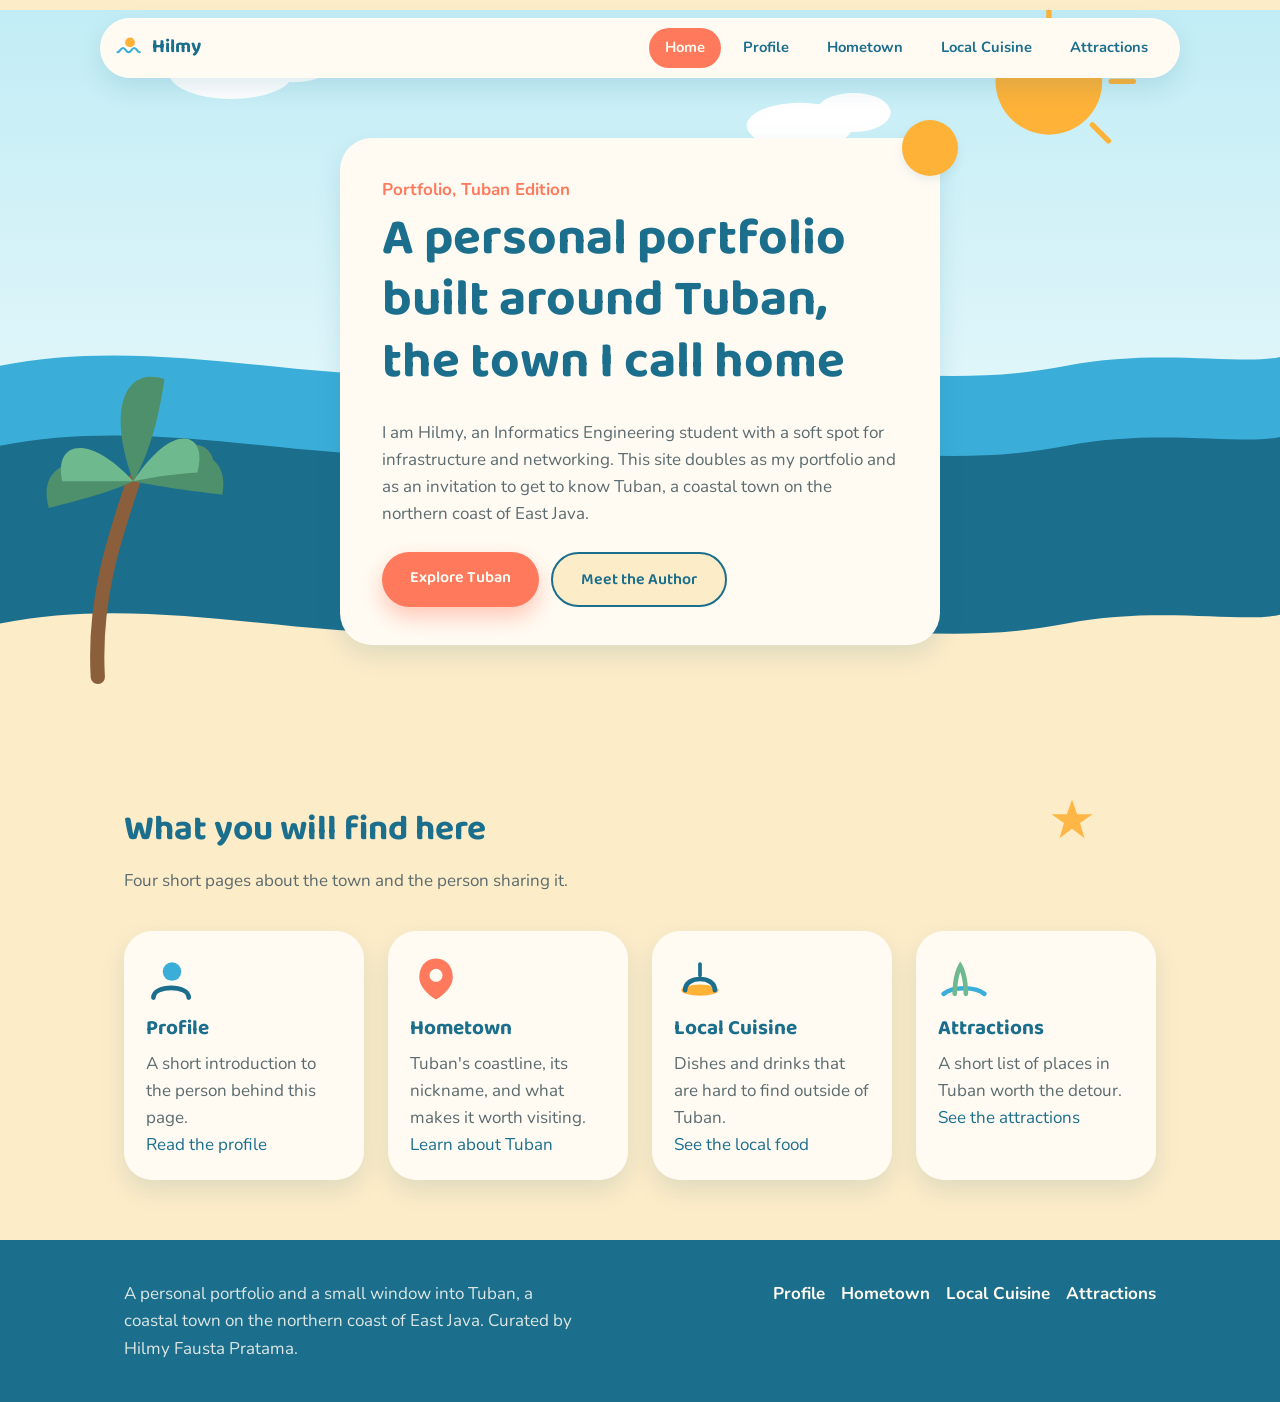
==== index.html @ 889ef9a5 "add files" ====
<!DOCTYPE html>
<html lang="en">
<head>
  <meta charset="UTF-8">
  <meta name="viewport" content="width=device-width, initial-scale=1.0">
  <title>Hilmy Fausta Pratama, Portfolio and a Look at Tuban</title>
  <meta name="description" content="Personal portfolio of Hilmy Fausta Pratama, featuring an introduction to Tuban, a coastal town on the northern coast of East Java.">
  <link rel="stylesheet" href="assets/css/style.css">
</head>
<body>

  <header class="site-header">
    <nav class="nav-bar">
      <a class="logo" href="index.html">
        <svg viewBox="0 0 40 40" fill="none">
          <path d="M2 26c4 0 4 -6 8 -6s4 6 8 6 4 -6 8 -6 4 6 8 6" stroke="#3AAED8" stroke-width="3" stroke-linecap="round"/>
          <circle cx="20" cy="12" r="7" fill="#FFB238"/>
        </svg>
        Hilmy
      </a>
      <button class="nav-toggle" aria-label="Open menu" aria-expanded="false">
        <span></span><span></span><span></span>
      </button>
      <ul class="nav-links">
        <li><a href="index.html" aria-current="page">Home</a></li>
        <li><a href="profile/index.html">Profile</a></li>
        <li><a href="hometown/index.html">Hometown</a></li>
        <li><a href="food/index.html">Local Cuisine</a></li>
        <li><a href="tourist/index.html">Attractions</a></li>
      </ul>
    </nav>
  </header>

  <main>
    <section class="hero">
      <div class="hero-scene">
        <svg viewBox="0 0 1440 900" preserveAspectRatio="xMidYMax slice" xmlns="http://www.w3.org/2000/svg">
          <defs>
            <linearGradient id="skyGrad" x1="0" y1="0" x2="0" y2="1">
              <stop offset="0%" stop-color="#BDEBF5"/>
              <stop offset="100%" stop-color="#EAF9FB"/>
            </linearGradient>
          </defs>
          <rect x="0" y="0" width="1440" height="640" fill="url(#skyGrad)"/>
          <circle cx="1180" cy="150" r="60" fill="#FFB238"/>
          <g stroke="#FFB238" stroke-width="6" stroke-linecap="round">
            <line x1="1180" y1="55" x2="1180" y2="80"/>
            <line x1="1275" y1="150" x2="1250" y2="150"/>
            <line x1="1247" y1="83" x2="1229" y2="101"/>
            <line x1="1247" y1="217" x2="1229" y2="199"/>
          </g>
          <g stroke="#1B6E8C" stroke-width="4" fill="none" stroke-linecap="round">
            <path d="M120,110 q14,-16 28,0 q14,-16 28,0"/>
            <path d="M220,160 q10,-12 20,0 q10,-12 20,0"/>
            <path d="M700,90 q10,-12 20,0 q10,-12 20,0"/>
          </g>
          <g fill="#FFFFFF">
            <ellipse cx="260" cy="140" rx="70" ry="30"/>
            <ellipse cx="330" cy="125" rx="50" ry="26"/>
            <ellipse cx="900" cy="200" rx="60" ry="26"/>
            <ellipse cx="960" cy="185" rx="42" ry="22"/>
          </g>
          <path d="M0,470 C 200,430 400,510 600,470 C 800,430 1000,510 1200,470 C 1300,450 1400,470 1440,460 L1440,900 L0,900 Z" fill="#3AAED8"/>
          <path d="M0,560 C 200,520 400,600 600,560 C 800,520 1000,600 1200,560 C 1300,540 1400,560 1440,550 L1440,900 L0,900 Z" fill="#1B6E8C"/>
          <path d="M0,760 C 200,720 400,800 600,760 C 800,720 1000,800 1200,760 C 1300,740 1400,760 1440,750 L1440,900 L0,900 Z" fill="#FDECC8"/>
          <g>
            <path d="M110,820 C 105,730 130,660 150,600" stroke="#8B5E3C" stroke-width="16" fill="none" stroke-linecap="round"/>
            <g fill="#4E8F6C">
              <path d="M150,600 C 90,560 40,580 55,630 C 95,620 130,610 150,600 Z"/>
              <path d="M150,600 C 210,550 260,565 250,615 C 205,610 175,605 150,600 Z"/>
              <path d="M150,600 C 120,520 140,470 185,485 C 178,535 165,575 150,600 Z"/>
              <path d="M150,600 C 205,540 250,550 240,600 C 200,598 172,598 150,600 Z"/>
            </g>
            <g fill="#6FB98F">
              <path d="M150,600 C 100,545 60,555 70,600 C 105,600 130,600 150,600 Z"/>
              <path d="M150,600 C 195,530 235,545 222,590 C 190,592 168,596 150,600 Z"/>
            </g>
          </g>
        </svg>
      </div>
      <div class="wrap">
        <div class="hero-inner">
          <p class="hero-eyebrow">Portfolio, Tuban Edition</p>
          <h1>A personal portfolio built around Tuban, the town I call home</h1>
          <p>I am Hilmy, an Informatics Engineering student with a soft spot for infrastructure and networking. This site doubles as my portfolio and as an invitation to get to know Tuban, a coastal town on the northern coast of East Java.</p>
          <div class="hero-actions">
            <a class="btn btn-primary" href="hometown/index.html">Explore Tuban</a>
            <a class="btn btn-ghost" href="profile/index.html">Meet the Author</a>
          </div>
        </div>
      </div>

    </section>

    <section class="content">
      <div class="wrap">
        <svg class="decor" viewBox="0 0 60 60" style="width:44px; top:-10px; right:8%;">
          <path d="M30 2 L37 22 L58 22 L41 34 L47 55 L30 42 L13 55 L19 34 L2 22 L23 22 Z" fill="#FFB238"/>
        </svg>
        <div class="section-head">
          <h2>What you will find here</h2>
          <p>Four short pages about the town and the person sharing it.</p>
        </div>
        <div class="card-grid">
          <div class="card">
            <svg class="icon" viewBox="0 0 56 56" fill="none">
              <circle cx="28" cy="20" r="10" fill="#3AAED8"/>
              <path d="M8 48 C 8 34 46 34 46 48" stroke="#1B6E8C" stroke-width="5" stroke-linecap="round" fill="none"/>
            </svg>
            <h3>Profile</h3>
            <p>A short introduction to the person behind this page.</p>
            <a href="profile/index.html">Read the profile</a>
          </div>
          <div class="card">
            <svg class="icon" viewBox="0 0 56 56" fill="none">
              <path d="M28 6 C 40 6 46 16 46 26 C 46 40 28 50 28 50 C 28 50 10 40 10 26 C 10 16 16 6 28 6 Z" fill="#FF7A5C"/>
              <circle cx="28" cy="24" r="7" fill="#FFFBF3"/>
            </svg>
            <h3>Hometown</h3>
            <p>Tuban's coastline, its nickname, and what makes it worth visiting.</p>
            <a href="hometown/index.html">Learn about Tuban</a>
          </div>
          <div class="card">
            <svg class="icon" viewBox="0 0 56 56" fill="none">
              <ellipse cx="28" cy="40" rx="20" ry="6" fill="#FFB238"/>
              <path d="M12 40 C 12 24 44 24 44 40" stroke="#1B6E8C" stroke-width="5" fill="none" stroke-linecap="round"/>
              <line x1="28" y1="24" x2="28" y2="12" stroke="#1B6E8C" stroke-width="4" stroke-linecap="round"/>
            </svg>
            <h3>Local Cuisine</h3>
            <p>Dishes and drinks that are hard to find outside of Tuban.</p>
            <a href="food/index.html">See the local food</a>
          </div>
          <div class="card">
            <svg class="icon" viewBox="0 0 56 56" fill="none">
              <path d="M6 44 C 16 36 40 36 50 44" stroke="#3AAED8" stroke-width="5" stroke-linecap="round" fill="none"/>
              <path d="M18 44 C 18 24 24 14 24 14 C 24 14 30 24 30 44" stroke="#6FB98F" stroke-width="5" fill="none" stroke-linecap="round"/>
            </svg>
            <h3>Attractions</h3>
            <p>A short list of places in Tuban worth the detour.</p>
            <a href="tourist/index.html">See the attractions</a>
          </div>
        </div>
      </div>
    </section>
  </main>

  <footer class="site-footer">
    <div class="wrap">
      <p>A personal portfolio and a small window into Tuban, a coastal town on the northern coast of East Java. Curated by Hilmy Fausta Pratama.</p>
      <ul class="footer-links">
        <li><a href="profile/index.html">Profile</a></li>
        <li><a href="hometown/index.html">Hometown</a></li>
        <li><a href="food/index.html">Local Cuisine</a></li>
        <li><a href="tourist/index.html">Attractions</a></li>
      </ul>
    </div>
  </footer>

  <script src="assets/js/main.js"></script>
</body>
</html>
---- assets/css/style.css ----
/* ===========================================================
   Personal site - Tuban Coastal Theme
   Design system: tokens, navigation, hero, cards, and layout
   =========================================================== */

@import url('https://fonts.googleapis.com/css2?family=Baloo+2:wght@500;600;700;800&family=Nunito:wght@400;600;700;800&display=swap');

:root {
  --color-sea-deep: #1B6E8C;
  --color-sea: #3AAED8;
  --color-sky: #BDEBF5;
  --color-sand: #FDECC8;
  --color-sun: #FFB238;
  --color-coral: #FF7A5C;
  --color-leaf: #6FB98F;
  --color-cream: #FFFBF3;
  --color-ink: #2E3A3F;
  --color-ink-soft: #5B6B6F;

  --radius-lg: 28px;
  --radius-md: 18px;
  --radius-pill: 999px;

  --shadow-soft: 0 10px 24px rgba(27, 110, 140, 0.14);
  --shadow-tight: 0 4px 10px rgba(27, 110, 140, 0.10);

  --font-heading: 'Baloo 2', sans-serif;
  --font-body: 'Nunito', sans-serif;

  --max-width: 1080px;
}

* {
  box-sizing: border-box;
}

html {
  scroll-behavior: smooth;
}

body {
  margin: 0;
  background: var(--color-sand);
  color: var(--color-ink);
  font-family: var(--font-body);
  font-size: 17px;
  line-height: 1.6;
}

h1, h2, h3, h4 {
  font-family: var(--font-heading);
  margin: 0 0 0.5em 0;
  line-height: 1.2;
  color: var(--color-sea-deep);
}

h1 { font-size: clamp(2.2rem, 4vw, 3.4rem); }
h2 { font-size: clamp(1.6rem, 3vw, 2.2rem); }
h3 { font-size: 1.3rem; }

p {
  margin: 0 0 1em 0;
  color: var(--color-ink-soft);
  max-width: 62ch;
}

a {
  color: var(--color-sea-deep);
  text-decoration: none;
}

img, svg {
  max-width: 100%;
  display: block;
}

.wrap {
  max-width: var(--max-width);
  margin: 0 auto;
  padding: 0 24px;
  position: relative;
  z-index: 2;
}

/* ---------- Navigation ---------- */

.site-header {
  position: sticky;
  top: 0;
  z-index: 50;
  padding: 18px 0;
}

.nav-bar {
  max-width: var(--max-width);
  margin: 0 auto;
  padding: 10px 16px;
  display: flex;
  align-items: center;
  justify-content: space-between;
  background: var(--color-cream);
  border-radius: var(--radius-pill);
  box-shadow: var(--shadow-soft);
}

.logo {
  display: flex;
  align-items: center;
  gap: 8px;
  font-family: var(--font-heading);
  font-size: 1.2rem;
  font-weight: 700;
  color: var(--color-sea-deep);
}

.logo svg {
  width: 28px;
  height: 28px;
}

.nav-toggle {
  display: none;
  background: none;
  border: none;
  cursor: pointer;
  padding: 8px;
}

.nav-toggle span {
  display: block;
  width: 24px;
  height: 3px;
  margin: 4px 0;
  background: var(--color-sea-deep);
  border-radius: 2px;
}

.nav-links {
  display: flex;
  gap: 6px;
  list-style: none;
  margin: 0;
  padding: 0;
}

.nav-links a {
  display: block;
  padding: 8px 16px;
  border-radius: var(--radius-pill);
  font-weight: 700;
  font-size: 0.92rem;
  color: var(--color-sea-deep);
}

.nav-links a:hover {
  background: var(--color-sand);
}

.nav-links a[aria-current="page"] {
  background: var(--color-coral);
  color: var(--color-cream);
}

@media (max-width: 720px) {
  .nav-toggle { display: block; }
  .nav-links {
    position: absolute;
    top: calc(100% + 10px);
    left: 24px;
    right: 24px;
    flex-direction: column;
    background: var(--color-cream);
    border-radius: var(--radius-md);
    box-shadow: var(--shadow-soft);
    padding: 10px;
    display: none;
  }
  .nav-links.is-open { display: flex; }
  .nav-links a { text-align: center; }
}

/* ---------- Full-bleed beach hero ---------- */

.hero {
  position: relative;
  min-height: 82vh;
  display: flex;
  align-items: center;
  overflow: hidden;
  margin-top: -86px;
  padding-top: 86px;
}

.hero-scene {
  position: absolute;
  inset: 0;
  width: 100%;
  height: 100%;
  z-index: 0;
}

.hero-scene svg {
  width: 100%;
  height: 100%;
}

.hero-inner {
  position: relative;
  z-index: 2;
  max-width: 600px;
  margin: 40px 0 100px 0;
  background: var(--color-cream);
  border-radius: 32px;
  padding: 38px 42px;
  box-shadow: var(--shadow-soft);
}

.hero-inner::before {
  content: "";
  position: absolute;
  top: -18px;
  right: -18px;
  width: 56px;
  height: 56px;
  background: var(--color-sun);
  border-radius: 50%;
  box-shadow: var(--shadow-tight);
}

.hero-eyebrow {
  font-weight: 700;
  color: var(--color-coral);
  margin-bottom: 6px;
}

.hero-actions {
  display: flex;
  gap: 12px;
  margin-top: 24px;
  flex-wrap: wrap;
}

.btn {
  display: inline-block;
  padding: 13px 28px;
  border-radius: var(--radius-pill);
  font-family: var(--font-heading);
  font-weight: 600;
  font-size: 1rem;
  border: none;
  cursor: pointer;
}

.btn-primary {
  background: var(--color-coral);
  color: var(--color-cream);
  box-shadow: 0 10px 22px rgba(255, 122, 92, 0.4);
}

.btn-ghost {
  background: var(--color-sand);
  color: var(--color-sea-deep);
  border: 2px solid var(--color-sea-deep);
}

/* ---------- Inner page header (smaller hero) ---------- */

.page-header {
  position: relative;
  padding: 130px 0 70px 0;
  text-align: center;
  overflow: hidden;
  margin-top: -86px;
}

.page-header .hero-scene { opacity: 0.9; }

.header-card {
  position: relative;
  z-index: 2;
  display: inline-block;
  max-width: 560px;
  margin: 0 auto;
  background: var(--color-cream);
  border-radius: 28px;
  padding: 30px 38px;
  box-shadow: var(--shadow-soft);
}

.page-header .icon-badge {
  width: 56px;
  height: 56px;
  margin: 0 auto 14px auto;
}

.page-header p {
  margin: 0 auto;
}

/* ---------- General sections ---------- */

section.content {
  position: relative;
  padding: 60px 0;
}

.section-head {
  max-width: 640px;
  margin-bottom: 36px;
}

/* decorative sea-floor critters, purely visual */
.decor {
  position: absolute;
  opacity: 0.9;
  pointer-events: none;
  z-index: 1;
}

@media (max-width: 640px) {
  .decor { display: none; }
}

/* ---------- Cards ---------- */

.card-grid {
  position: relative;
  display: grid;
  grid-template-columns: repeat(auto-fit, minmax(240px, 1fr));
  gap: 24px;
}

.card {
  background: var(--color-cream);
  border-radius: var(--radius-lg);
  padding: 22px;
  box-shadow: var(--shadow-soft);
}

.card h3 {
  margin-bottom: 8px;
}

.card p {
  margin-bottom: 0;
}

.card .icon {
  width: 52px;
  height: 52px;
  margin-bottom: 12px;
}

/* photo frame used for placeholder / real photos */
.photo-frame {
  position: relative;
  border-radius: var(--radius-md);
  overflow: hidden;
  aspect-ratio: 4 / 3;
  margin-bottom: 16px;
  box-shadow: var(--shadow-tight);
}

.photo-frame img {
  width: 100%;
  height: 100%;
  object-fit: cover;
}

.icon-badge-overlay {
  position: absolute;
  top: 12px;
  left: 12px;
  width: 40px;
  height: 40px;
  border-radius: 50%;
  background: var(--color-cream);
  box-shadow: var(--shadow-tight);
  display: flex;
  align-items: center;
  justify-content: center;
}

.icon-badge-overlay svg {
  width: 22px;
  height: 22px;
}

/* ---------- Info / bio layout ---------- */

.info-block {
  display: grid;
  grid-template-columns: 0.9fr 1.1fr;
  gap: 40px;
  align-items: start;
}

.tag-list {
  display: flex;
  flex-wrap: wrap;
  gap: 8px;
  margin: 14px 0 0 0;
  padding: 0;
  list-style: none;
}

.tag-list li {
  background: var(--color-sun);
  color: var(--color-ink);
  padding: 6px 14px;
  border-radius: var(--radius-pill);
  font-weight: 700;
  font-size: 0.9rem;
}

.fact-list {
  list-style: none;
  margin: 0;
  padding: 0;
}

.fact-list li {
  padding: 10px 0;
  border-bottom: 1px solid rgba(27, 110, 140, 0.12);
  color: var(--color-ink-soft);
}

.fact-list li strong {
  color: var(--color-sea-deep);
  font-family: var(--font-heading);
  display: inline-block;
  min-width: 150px;
}

/* ---------- Experience timeline (profile page) ---------- */

.timeline {
  list-style: none;
  margin: 0;
  padding: 0;
  border-left: 3px solid var(--color-sun);
}

.timeline li {
  position: relative;
  padding: 4px 0 28px 26px;
}

.timeline li::before {
  content: "";
  position: absolute;
  left: -9px;
  top: 6px;
  width: 15px;
  height: 15px;
  border-radius: 50%;
  background: var(--color-coral);
  border: 3px solid var(--color-cream);
}

.timeline .role {
  font-family: var(--font-heading);
  color: var(--color-sea-deep);
  font-weight: 700;
  font-size: 1.05rem;
  display: block;
}

.timeline .org {
  font-weight: 700;
  color: var(--color-coral);
  display: block;
  margin-bottom: 4px;
}

.timeline p {
  margin: 4px 0 0 0;
}

/* ---------- Footer ---------- */

.site-footer {
  background: var(--color-sea-deep);
  color: var(--color-cream);
  padding: 40px 0;
}

.site-footer .wrap {
  display: flex;
  flex-wrap: wrap;
  justify-content: space-between;
  gap: 20px;
}

.site-footer p {
  color: rgba(255, 251, 243, 0.85);
  margin: 0;
  max-width: 46ch;
}

.site-footer a {
  color: var(--color-cream);
  font-weight: 700;
}

.footer-links {
  display: flex;
  gap: 16px;
  flex-wrap: wrap;
  list-style: none;
  padding: 0;
  margin: 0;
}

@media (max-width: 780px) {
  .hero-inner,
  .info-block {
    grid-template-columns: 1fr;
  }
  .hero { min-height: 74vh; }
}
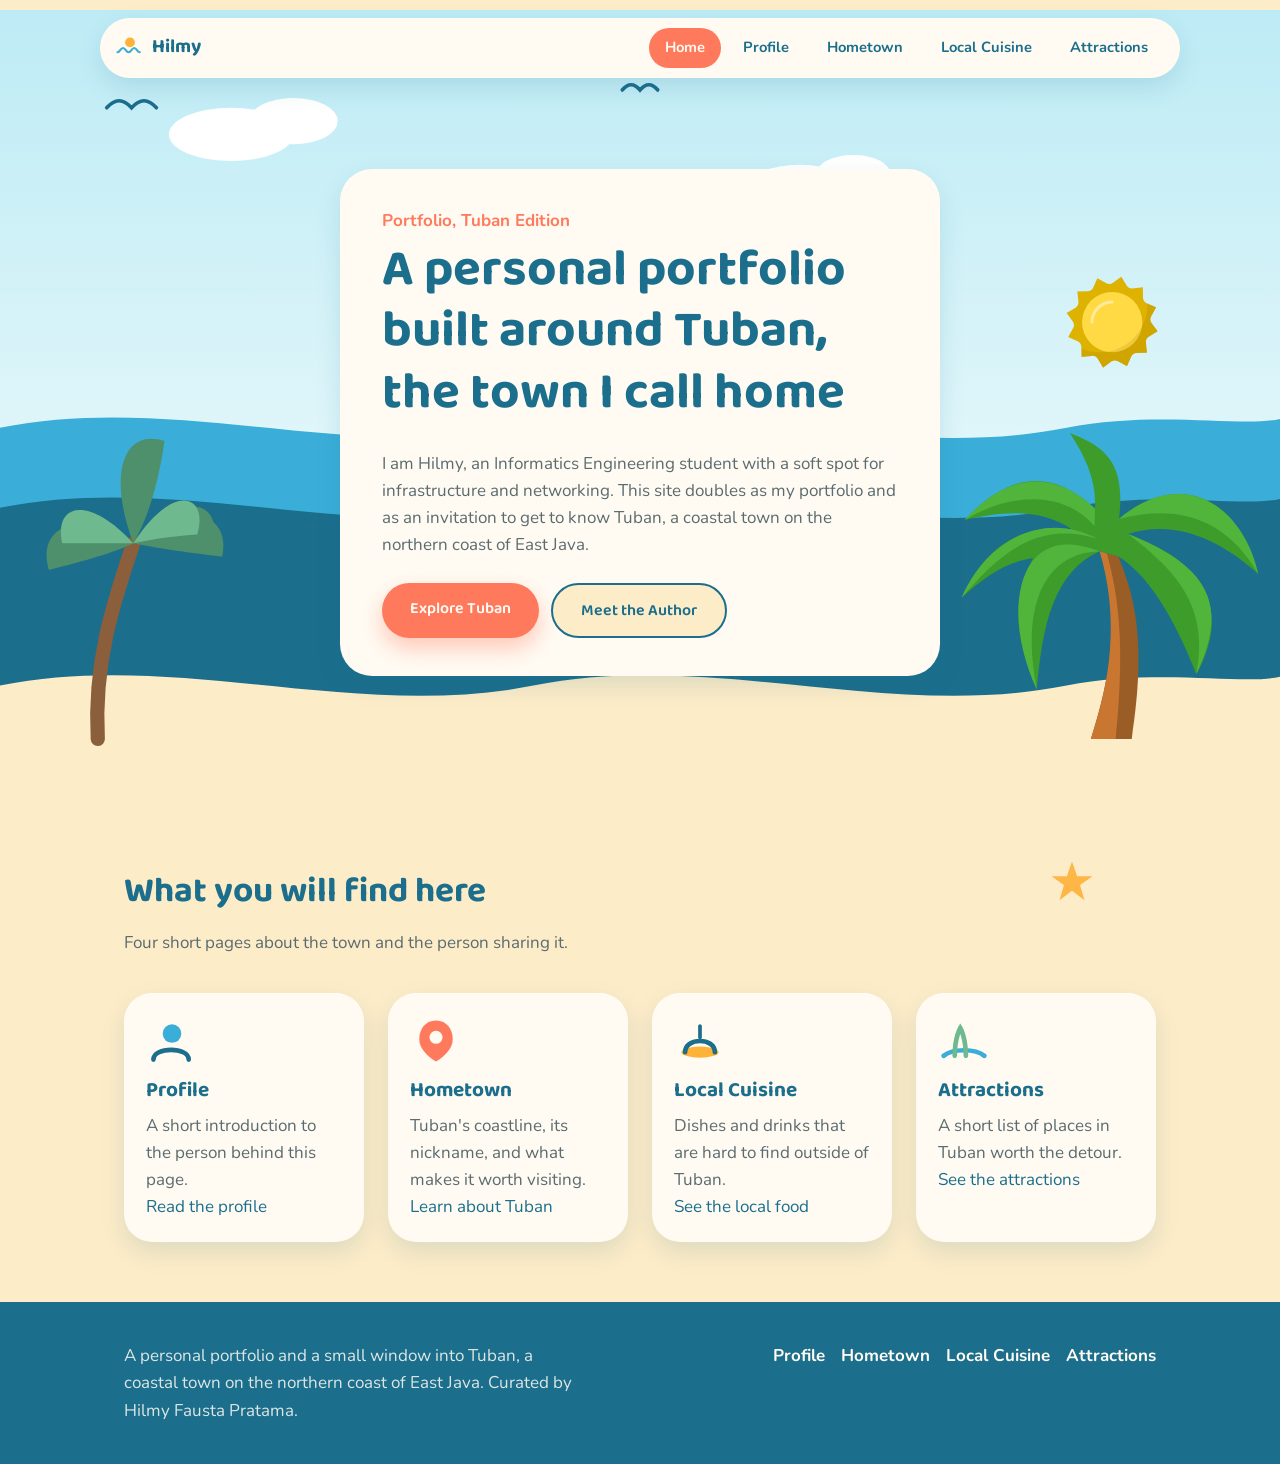
==== commit dc2b20f4: "fix lebar layar" ====
--- a/index.html
+++ b/index.html
@@ -42,13 +42,13 @@
             </linearGradient>
           </defs>
           <rect x="0" y="0" width="1440" height="640" fill="url(#skyGrad)"/>
-          <circle cx="1180" cy="150" r="60" fill="#FFB238"/>
+          <!-- <circle cx="1180" cy="150" r="60" fill="#FFB238"/>
           <g stroke="#FFB238" stroke-width="6" stroke-linecap="round">
             <line x1="1180" y1="55" x2="1180" y2="80"/>
             <line x1="1275" y1="150" x2="1250" y2="150"/>
             <line x1="1247" y1="83" x2="1229" y2="101"/>
             <line x1="1247" y1="217" x2="1229" y2="199"/>
-          </g>
+          </g> -->
           <g stroke="#1B6E8C" stroke-width="4" fill="none" stroke-linecap="round">
             <path d="M120,110 q14,-16 28,0 q14,-16 28,0"/>
             <path d="M220,160 q10,-12 20,0 q10,-12 20,0"/>
@@ -76,6 +76,21 @@
               <path d="M150,600 C 195,530 235,545 222,590 C 190,592 168,596 150,600 Z"/>
             </g>
           </g>
+          <g transform="translate(1082,476) scale(2.8)" fill-rule="evenodd">
+            <path fill="#9a5d26" d="M55.38,47.51C63.81,73,60,97.61,51.86,122.88H68.29c6.22-40.21.87-57.57-5.35-73.26l-7.56-2.11Z"/>
+            <path fill="#3e9c2a" d="M30.15,103.09c2.21-25.86,6.71-47.15,25.23-55.58l7.56,2.11C74.36,56.8,84.54,72.29,94.26,96.9c13.68-25.47,5-44.21-27.47-56.37,18.55-5.76,35.95,1.61,52.31,16-8.73-33-33.66-40.93-55.94-22.11C66.19,10.87,56.47,5.2,43.43,0,49.56,9.35,54.2,19.08,53.51,30.28,33.4,11.82,16.61,18.65,1.16,34.92,16,31.46,31.37,30,44.33,38.68,21.06,35.74,8,48.85,0,66.06c9.73-8.92,18.91-14.7,28.63-15.75-10.21,18.52-5.7,34.86,1.56,52.82l0,0Z"/>
+            <path fill="#51b53c" d="M53.51,30.28l-.13,7.15C39.5,21.25,16.22,25.53,1.14,34.92c15.67-17.47,34.13-21.66,52.37-4.64Z"/>
+            <path fill="#51b53c" d="M0,66.06C9.39,44,32.17,30.6,54.73,42.51,29.66,34.81,14.66,49.13,0,66.06Z"/>
+            <path fill="#51b53c" d="M63.16,34.47c23.21-5.89,42.63-.71,55.94,22.11C113.77,31.1,90.15,12,63.16,34.47Z"/>
+            <path fill="#51b53c" d="M66.79,40.53c30.54,12.12,41.67,27,27.47,56.37,5.5-27.75-8.86-42.14-27.47-56.37Z"/>
+            <path fill="#51b53c" d="M55.38,47.51c-23.64.63-31.5,24.37-25.19,55.62C15.75,72.29,21.55,34.06,55.38,47.51Z"/>
+            <path fill="#c97630" d="M55.38,47.51c8,26.78,4.41,52.23-3.52,75.37h10c4.15-39.86.62-59-3.52-74.54l-3-.83Z"/>
+          </g>
+
+          <g transform="translate(1200,300) scale(0.2)" fill-rule="evenodd">
+            <path style="fill:#DDB200;" d="M362.99,450.016l-23.462,53.363l-51.009-28.217c-11.699-6.471-26.091-5.552-36.87,2.356L204.647,512 l-30.066-49.942c-6.895-11.453-19.821-17.853-33.11-16.394l-57.945,6.362l-1.067-58.283c-0.245-13.366-8.238-25.372-20.477-30.752 L8.62,339.528l28.217-51.009c6.471-11.699,5.552-26.091-2.356-36.87L0,204.647l49.942-30.066 c11.453-6.895,17.853-19.821,16.394-33.11l-6.362-57.945l58.283-1.067c13.366-0.245,25.372-8.238,30.752-20.477L172.472,8.62 l51.009,28.217c11.699,6.471,26.091,5.552,36.87-2.356L307.353,0l30.066,49.942c6.895,11.453,19.821,17.853,33.11,16.394 l57.945-6.362l1.067,58.283c0.245,13.366,8.238,25.372,20.477,30.752l53.363,23.462l-28.217,51.009 c-6.471,11.699-5.552,26.091,2.356,36.87L512,307.353l-49.942,30.066c-11.453,6.895-17.853,19.821-16.394,33.11l6.362,57.945 l-58.283,1.067C380.376,429.784,368.371,437.778,362.99,450.016z"></path> <circle style="fill:#FFDA44;" cx="256" cy="256" r="169.566"></circle> <path style="opacity:0.11;fill:#663A00;enable-background:new ;" d="M477.517,260.351c-7.908-10.779-8.828-25.173-2.356-36.87 l28.217-51.009l-48.863-21.484c0.036,1.789,0.068,3.578,0.068,5.375c0,148.676-120.526,269.202-269.202,269.202 c-36.376,0-71.058-7.231-102.71-20.308l0.856,46.769l57.945-6.362c13.289-1.459,26.214,4.94,33.11,16.394L204.647,512l47.001-34.483 c10.779-7.908,25.173-8.828,36.87-2.356l51.009,28.217l23.462-53.363c5.381-12.238,17.386-20.231,30.752-20.477l58.283-1.067 l-6.362-57.945c-1.459-13.289,4.94-26.214,16.394-33.11L512,307.353L477.517,260.351z"></path> <path style="fill:#FFEB99;" d="M142.57,263.837c-4.328,0-7.837-3.509-7.837-7.837c0-66.867,54.401-121.267,121.267-121.267 c4.328,0,7.837,3.509,7.837,7.837c0,4.328-3.509,7.837-7.837,7.837c-58.225,0-105.593,47.368-105.593,105.593 C150.407,260.328,146.898,263.837,142.57,263.837z"></path>
+          </g>
+
         </svg>
       </div>
       <div class="wrap">
--- a/assets/css/style.css
+++ b/assets/css/style.css
@@ -183,12 +183,14 @@
 
 .hero {
   position: relative;
-  min-height: 82vh;
+  min-height: 400px;
+  aspect-ratio: 16 / 10;
   display: flex;
   align-items: center;
   overflow: hidden;
   margin-top: -86px;
   padding-top: 86px;
+  background: #BDEBF5;
 }
 
 .hero-scene {
@@ -215,7 +217,7 @@
   box-shadow: var(--shadow-soft);
 }
 
-.hero-inner::before {
+/* .hero-inner::before {
   content: "";
   position: absolute;
   top: -18px;
@@ -225,7 +227,7 @@
   background: var(--color-sun);
   border-radius: 50%;
   box-shadow: var(--shadow-tight);
-}
+} */
 
 .hero-eyebrow {
   font-weight: 700;
@@ -519,3 +521,28 @@
   }
   .hero { min-height: 74vh; }
 }
+
+@media (max-width: 720px) {
+  .hero {
+    aspect-ratio: auto;
+    min-height: 0;
+    flex-direction: column-reverse;
+    align-items: stretch;
+    background: #BDEBF5;
+  }
+
+  .hero .hero-scene {
+    position: relative;
+    inset: auto;
+    height: 300px;
+    flex-shrink: 0;
+  }
+
+  .hero-inner {
+    margin: 20px 0 24px 0;
+  }
+
+  .hero-inner::before {
+    right: 8px;
+  }
+}
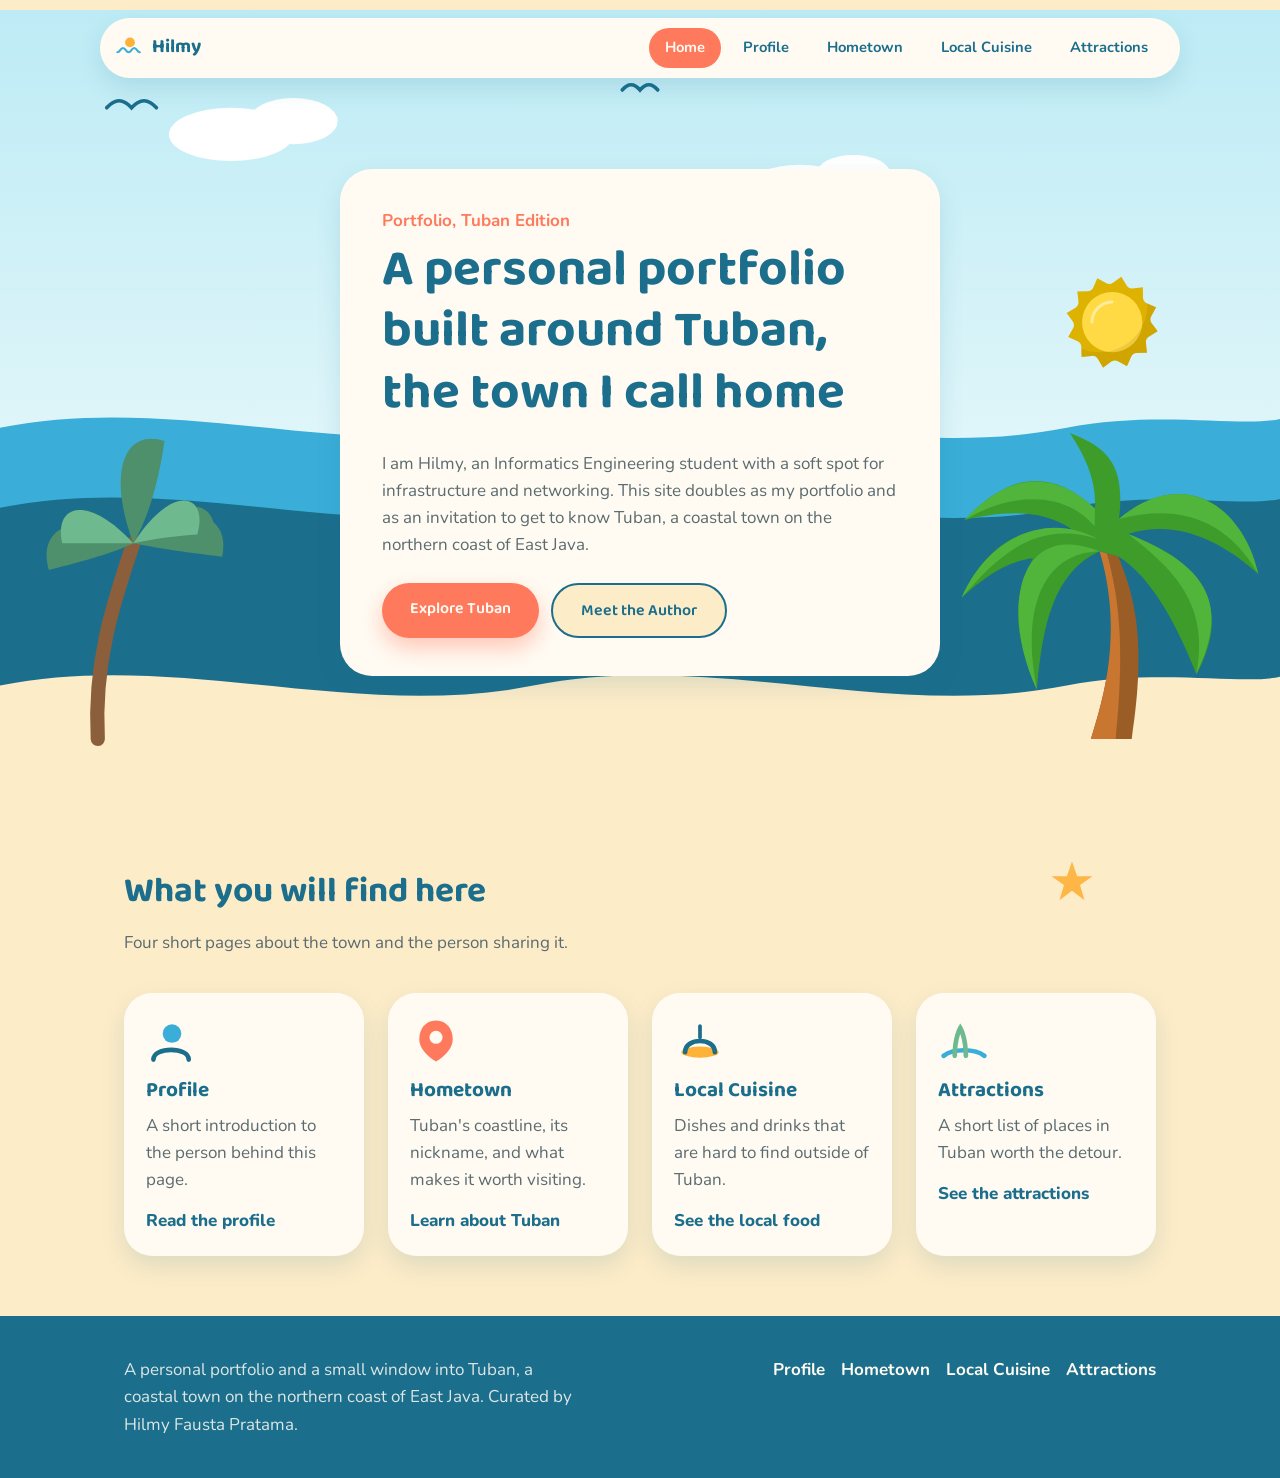
==== commit 17300859: "remove card persectionn" ====
--- a/index.html
+++ b/index.html
@@ -42,13 +42,6 @@
             </linearGradient>
           </defs>
           <rect x="0" y="0" width="1440" height="640" fill="url(#skyGrad)"/>
-          <!-- <circle cx="1180" cy="150" r="60" fill="#FFB238"/>
-          <g stroke="#FFB238" stroke-width="6" stroke-linecap="round">
-            <line x1="1180" y1="55" x2="1180" y2="80"/>
-            <line x1="1275" y1="150" x2="1250" y2="150"/>
-            <line x1="1247" y1="83" x2="1229" y2="101"/>
-            <line x1="1247" y1="217" x2="1229" y2="199"/>
-          </g> -->
           <g stroke="#1B6E8C" stroke-width="4" fill="none" stroke-linecap="round">
             <path d="M120,110 q14,-16 28,0 q14,-16 28,0"/>
             <path d="M220,160 q10,-12 20,0 q10,-12 20,0"/>
@@ -117,25 +110,25 @@
           <p>Four short pages about the town and the person sharing it.</p>
         </div>
         <div class="card-grid">
-          <div class="card">
+          <div class="card card-link" href="profile/index.html">
             <svg class="icon" viewBox="0 0 56 56" fill="none">
               <circle cx="28" cy="20" r="10" fill="#3AAED8"/>
               <path d="M8 48 C 8 34 46 34 46 48" stroke="#1B6E8C" stroke-width="5" stroke-linecap="round" fill="none"/>
             </svg>
             <h3>Profile</h3>
             <p>A short introduction to the person behind this page.</p>
-            <a href="profile/index.html">Read the profile</a>
+            <span class="card-more">Read the profile</span>
           </div>
-          <div class="card">
+          <div class="card card-link" href="hometown/index.html">
             <svg class="icon" viewBox="0 0 56 56" fill="none">
               <path d="M28 6 C 40 6 46 16 46 26 C 46 40 28 50 28 50 C 28 50 10 40 10 26 C 10 16 16 6 28 6 Z" fill="#FF7A5C"/>
               <circle cx="28" cy="24" r="7" fill="#FFFBF3"/>
             </svg>
             <h3>Hometown</h3>
             <p>Tuban's coastline, its nickname, and what makes it worth visiting.</p>
-            <a href="hometown/index.html">Learn about Tuban</a>
+            <span class="card-more">Learn about Tuban</span>
           </div>
-          <div class="card">
+          <div class="card card-link" href="food/index.html">
             <svg class="icon" viewBox="0 0 56 56" fill="none">
               <ellipse cx="28" cy="40" rx="20" ry="6" fill="#FFB238"/>
               <path d="M12 40 C 12 24 44 24 44 40" stroke="#1B6E8C" stroke-width="5" fill="none" stroke-linecap="round"/>
@@ -143,16 +136,16 @@
             </svg>
             <h3>Local Cuisine</h3>
             <p>Dishes and drinks that are hard to find outside of Tuban.</p>
-            <a href="food/index.html">See the local food</a>
+            <span class="card-more">See the local food</span>
           </div>
-          <div class="card">
+          <div class="card card-link" href="tourist/index.html">
             <svg class="icon" viewBox="0 0 56 56" fill="none">
               <path d="M6 44 C 16 36 40 36 50 44" stroke="#3AAED8" stroke-width="5" stroke-linecap="round" fill="none"/>
               <path d="M18 44 C 18 24 24 14 24 14 C 24 14 30 24 30 44" stroke="#6FB98F" stroke-width="5" fill="none" stroke-linecap="round"/>
             </svg>
             <h3>Attractions</h3>
             <p>A short list of places in Tuban worth the detour.</p>
-            <a href="tourist/index.html">See the attractions</a>
+            <span class="card-more">See the attractions</span>
           </div>
         </div>
       </div>
--- a/assets/css/style.css
+++ b/assets/css/style.css
@@ -269,10 +269,20 @@
 
 .page-header {
   position: relative;
-  padding: 130px 0 70px 0;
-  text-align: center;
+  margin-top: -86px;
+  min-height: 260px;
+  aspect-ratio: 1440 / 320;
   overflow: hidden;
-  margin-top: -86px;
+  background: #BDEBF5;
+}
+
+.sr-only {
+  position: absolute;
+  width: 1px;
+  height: 1px;
+  overflow: hidden;
+  clip: rect(0, 0, 0, 0);
+  white-space: nowrap;
 }
 
 .page-header .hero-scene { opacity: 0.9; }
@@ -345,6 +355,34 @@
 
 .card p {
   margin-bottom: 0;
+}
+
+.card-link {
+  display: block;
+  color: inherit;
+  transition: transform 0.15s ease, box-shadow 0.15s ease;
+}
+
+.card-link:hover,
+.card-link:focus-visible {
+  transform: translateY(-6px);
+  box-shadow: 0 16px 30px rgba(27, 110, 140, 0.22);
+}
+
+.card-link:focus-visible {
+  outline: 3px solid var(--color-coral);
+  outline-offset: 3px;
+}
+
+.card-more {
+  display: inline-block;
+  margin-top: 14px;
+  font-weight: 800;
+  color: var(--color-sea-deep);
+}
+
+.card-link:hover .card-more {
+  color: var(--color-coral);
 }
 
 .card .icon {
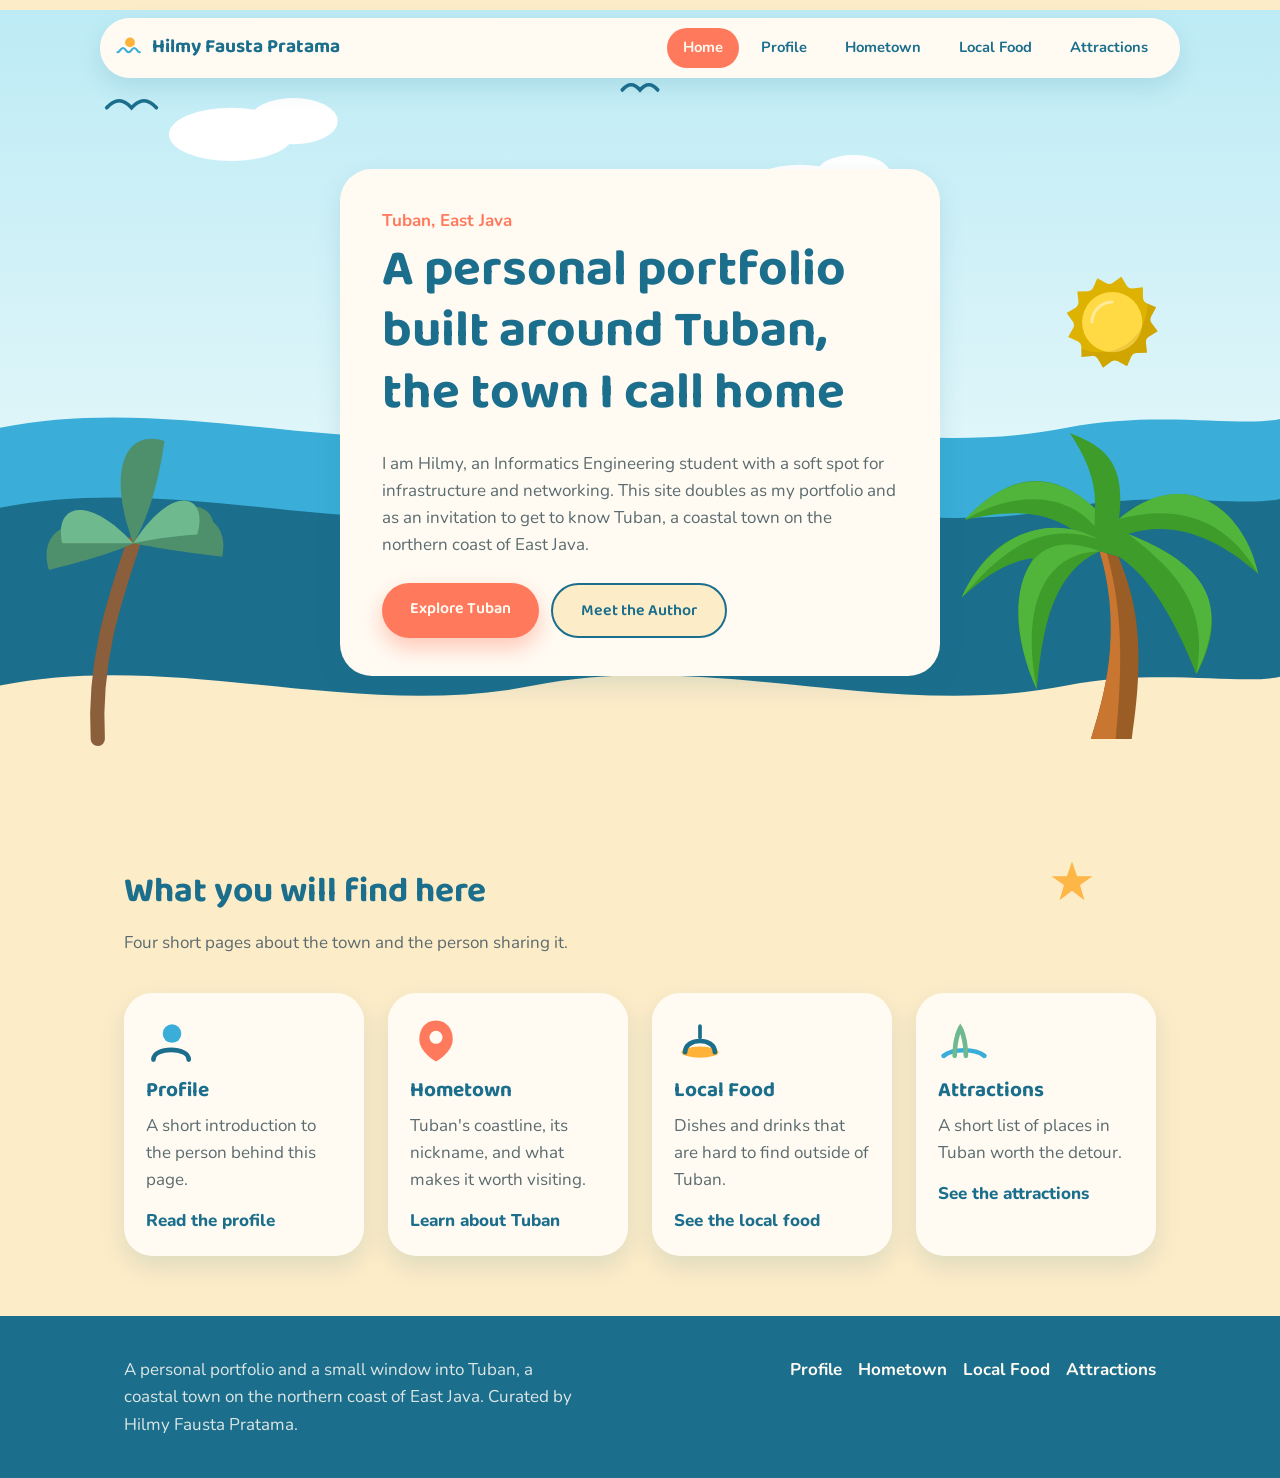
==== commit 98e6bfb6: "add text" ====
--- a/index.html
+++ b/index.html
@@ -3,7 +3,7 @@
 <head>
   <meta charset="UTF-8">
   <meta name="viewport" content="width=device-width, initial-scale=1.0">
-  <title>Hilmy Fausta Pratama, Portfolio and a Look at Tuban</title>
+  <title>Hilmy Fausta Pratama, Tuban</title>
   <meta name="description" content="Personal portfolio of Hilmy Fausta Pratama, featuring an introduction to Tuban, a coastal town on the northern coast of East Java.">
   <link rel="stylesheet" href="assets/css/style.css">
 </head>
@@ -16,7 +16,7 @@
           <path d="M2 26c4 0 4 -6 8 -6s4 6 8 6 4 -6 8 -6 4 6 8 6" stroke="#3AAED8" stroke-width="3" stroke-linecap="round"/>
           <circle cx="20" cy="12" r="7" fill="#FFB238"/>
         </svg>
-        Hilmy
+        Hilmy Fausta Pratama
       </a>
       <button class="nav-toggle" aria-label="Open menu" aria-expanded="false">
         <span></span><span></span><span></span>
@@ -25,7 +25,7 @@
         <li><a href="index.html" aria-current="page">Home</a></li>
         <li><a href="profile/index.html">Profile</a></li>
         <li><a href="hometown/index.html">Hometown</a></li>
-        <li><a href="food/index.html">Local Cuisine</a></li>
+        <li><a href="food/index.html">Local Food</a></li>
         <li><a href="tourist/index.html">Attractions</a></li>
       </ul>
     </nav>
@@ -88,7 +88,7 @@
       </div>
       <div class="wrap">
         <div class="hero-inner">
-          <p class="hero-eyebrow">Portfolio, Tuban Edition</p>
+          <p class="hero-eyebrow">Tuban, East Java</p>
           <h1>A personal portfolio built around Tuban, the town I call home</h1>
           <p>I am Hilmy, an Informatics Engineering student with a soft spot for infrastructure and networking. This site doubles as my portfolio and as an invitation to get to know Tuban, a coastal town on the northern coast of East Java.</p>
           <div class="hero-actions">
@@ -134,7 +134,7 @@
               <path d="M12 40 C 12 24 44 24 44 40" stroke="#1B6E8C" stroke-width="5" fill="none" stroke-linecap="round"/>
               <line x1="28" y1="24" x2="28" y2="12" stroke="#1B6E8C" stroke-width="4" stroke-linecap="round"/>
             </svg>
-            <h3>Local Cuisine</h3>
+            <h3>Local Food</h3>
             <p>Dishes and drinks that are hard to find outside of Tuban.</p>
             <span class="card-more">See the local food</span>
           </div>
@@ -158,7 +158,7 @@
       <ul class="footer-links">
         <li><a href="profile/index.html">Profile</a></li>
         <li><a href="hometown/index.html">Hometown</a></li>
-        <li><a href="food/index.html">Local Cuisine</a></li>
+        <li><a href="food/index.html">Local Food</a></li>
         <li><a href="tourist/index.html">Attractions</a></li>
       </ul>
     </div>
